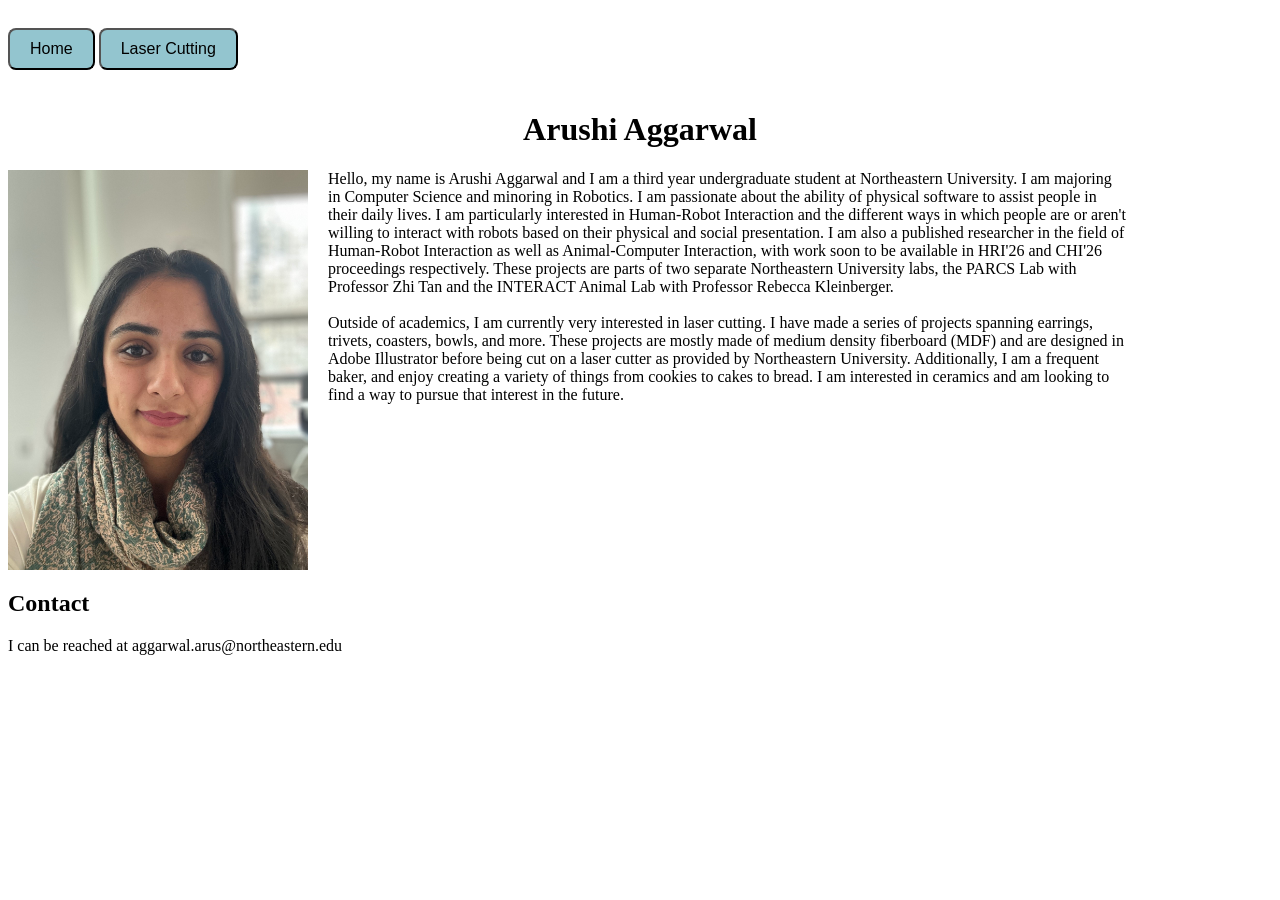
==== index.html @ 3f955f13 "Added website pages" ====
<!doctype html>
<html lang="en">
  <head>
    <meta charset="UTF-8" />
    <meta name="viewport" content="width=device-width, initial-scale=1.0" />
    <title>Arushi Aggarawl Personal Website</title>
    <link rel="stylesheet" href="style.css" />
  </head>
  <body>
    <button id="HomeButton" class="nav-button">Home</button>
    <script>
      const HomeButton = document.getElementById("HomeButton");
      HomeButton.addEventListener("click", function () {
        window.location.href = "index.html";
      });
    </script>

    <button id="laserCuttingButton" class="nav-button">Laser Cutting</button>
    <script>
      const laserCuttingButton = document.getElementById("laserCuttingButton");
      laserCuttingButton.addEventListener("click", function () {
        window.location.href = "laser.html";
      });
    </script>
    <h1>Arushi Aggarwal</h1>

    <div class="container">
      <img src="./Headshot.jpeg" width="300" />
      <p>
        Hello, my name is Arushi Aggarwal and I am a third year undergraduate
        student at Northeastern University. I am majoring in Computer Science
        and minoring in Robotics. I am passionate about the ability of physical
        software to assist people in their daily lives. I am particularly
        interested in Human-Robot Interaction and the different ways in which
        people are or aren't willing to interact with robots based on their
        physical and social presentation. I am also a published researcher in
        the field of Human-Robot Interaction as well as Animal-Computer
        Interaction, with work soon to be available in HRI'26 and CHI'26
        proceedings respectively. These projects are parts of two separate
        Northeastern University labs, the PARCS Lab with Professor Zhi Tan and
        the INTERACT Animal Lab with Professor Rebecca Kleinberger.

        <br />
        <br />

        Outside of academics, I am currently very interested in laser cutting. I
        have made a series of projects spanning earrings, trivets, coasters,
        bowls, and more. These projects are mostly made of medium density
        fiberboard (MDF) and are designed in Adobe Illustrator before being cut
        on a laser cutter as provided by Northeastern University. Additionally,
        I am a frequent baker, and enjoy creating a variety of things from
        cookies to cakes to bread. I am interested in ceramics and am looking to
        find a way to pursue that interest in the future.
      </p>
    </div>

    <h2>Contact</h2>
    <p>I can be reached at aggarwal.arus@northeastern.edu</p>
  </body>
</html>
---- style.css ----
h1 {
  text-align: center;
}

p {
  width: 800px;
  margin: 0;
}

.container {
  display: flex;
  gap: 20px;
}

.nav-button {
  margin: 20px 0;
  padding: 10px 20px;
  font-size: 16px;
  cursor: pointer;
  background-color: #93c5cf;
  border-radius: 8px;
}
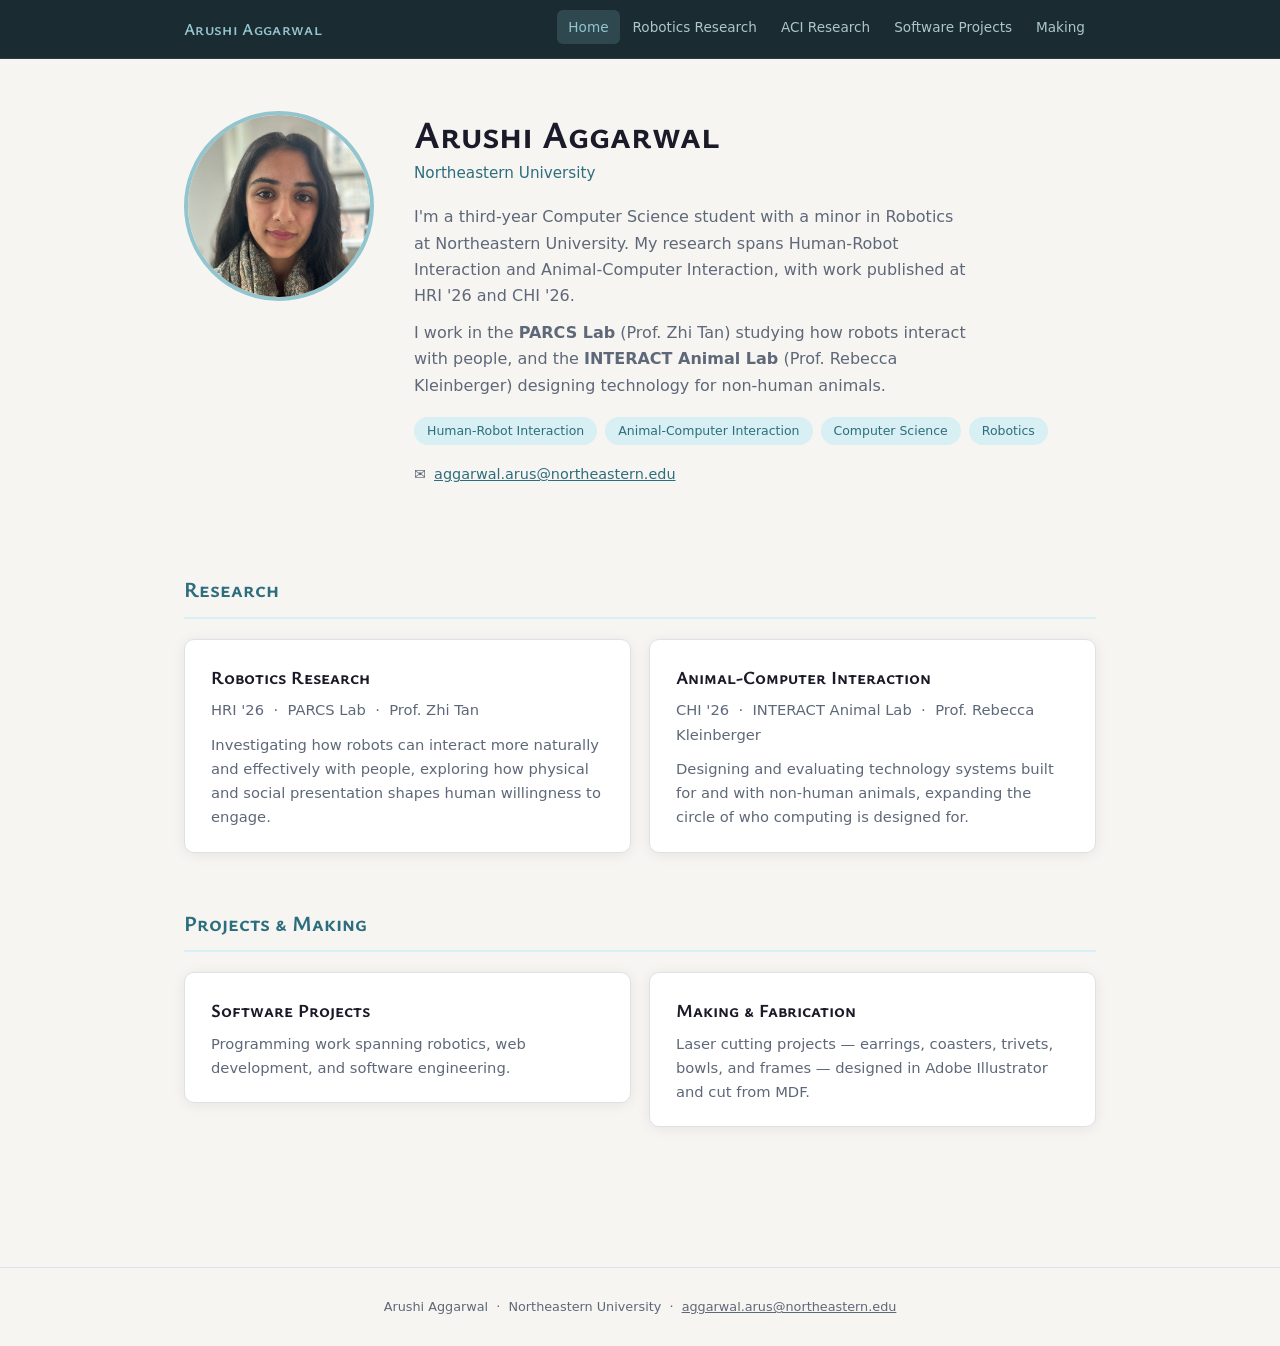
==== commit 7696f4e5: "styling edits and outlines of new pages" ====
--- a/index.html
+++ b/index.html
@@ -3,58 +3,125 @@
   <head>
     <meta charset="UTF-8" />
     <meta name="viewport" content="width=device-width, initial-scale=1.0" />
-    <title>Arushi Aggarawl Personal Website</title>
+    <title>Arushi Aggarwal</title>
     <link rel="stylesheet" href="style.css" />
+    <link rel="preconnect" href="https://fonts.googleapis.com" />
+    <link rel="preconnect" href="https://fonts.gstatic.com" crossorigin />
+    <link
+      href="https://fonts.googleapis.com/css2?family=Ysabeau+SC:wght@400;500;600;700&display=swap"
+      rel="stylesheet"
+    />
   </head>
   <body>
-    <button id="HomeButton" class="nav-button">Home</button>
-    <script>
-      const HomeButton = document.getElementById("HomeButton");
-      HomeButton.addEventListener("click", function () {
-        window.location.href = "index.html";
-      });
-    </script>
+    <nav class="navbar">
+      <div class="nav-inner">
+        <a href="index.html" class="nav-brand">Arushi Aggarwal</a>
+        <ul class="nav-links">
+          <li><a href="index.html" class="active">Home</a></li>
+          <li><a href="robotics-research.html">Robotics Research</a></li>
+          <li><a href="aci-research.html">ACI Research</a></li>
+          <li><a href="projects.html">Software Projects</a></li>
+          <li><a href="laser.html">Making</a></li>
+        </ul>
+      </div>
+    </nav>
 
-    <button id="laserCuttingButton" class="nav-button">Laser Cutting</button>
-    <script>
-      const laserCuttingButton = document.getElementById("laserCuttingButton");
-      laserCuttingButton.addEventListener("click", function () {
-        window.location.href = "laser.html";
-      });
-    </script>
-    <h1>Arushi Aggarwal</h1>
+    <div class="hero">
+      <img src="Headshot.jpeg" alt="Arushi Aggarwal" class="hero-photo" />
+      <div>
+        <h1 class="hero-name">Arushi Aggarwal</h1>
+        <p class="hero-role">Northeastern University</p>
+        <p class="hero-bio">
+          I'm a third-year Computer Science student with a minor in Robotics at
+          Northeastern University. My research spans Human-Robot Interaction and
+          Animal-Computer Interaction, with work published at HRI&nbsp;'26 and
+          CHI&nbsp;'26.
+        </p>
+        <p class="hero-bio">
+          I work in the <strong>PARCS Lab</strong> (Prof. Zhi Tan) studying how
+          robots interact with people, and the
+          <strong>INTERACT Animal Lab</strong> (Prof. Rebecca Kleinberger)
+          designing technology for non-human animals.
+        </p>
+        <div class="tags">
+          <span class="tag">Human-Robot Interaction</span>
+          <span class="tag">Animal-Computer Interaction</span>
+          <span class="tag">Computer Science</span>
+          <span class="tag">Robotics</span>
+        </div>
+        <div class="contact-row">
+          <span>✉</span>
+          <a href="mailto:aggarwal.arus@northeastern.edu"
+            >aggarwal.arus@northeastern.edu</a
+          >
+        </div>
+      </div>
+    </div>
 
     <div class="container">
-      <img src="./Headshot.jpeg" width="300" />
-      <p>
-        Hello, my name is Arushi Aggarwal and I am a third year undergraduate
-        student at Northeastern University. I am majoring in Computer Science
-        and minoring in Robotics. I am passionate about the ability of physical
-        software to assist people in their daily lives. I am particularly
-        interested in Human-Robot Interaction and the different ways in which
-        people are or aren't willing to interact with robots based on their
-        physical and social presentation. I am also a published researcher in
-        the field of Human-Robot Interaction as well as Animal-Computer
-        Interaction, with work soon to be available in HRI'26 and CHI'26
-        proceedings respectively. These projects are parts of two separate
-        Northeastern University labs, the PARCS Lab with Professor Zhi Tan and
-        the INTERACT Animal Lab with Professor Rebecca Kleinberger.
+      <section class="section">
+        <h2 class="section-title">Research</h2>
+        <div class="grid-2">
+          <a href="robotics-research.html" class="card-link">
+            <div class="card">
+              <h3>Robotics Research</h3>
+              <p class="card-meta">
+                HRI '26 &nbsp;·&nbsp; PARCS Lab &nbsp;·&nbsp; Prof. Zhi Tan
+              </p>
+              <p>
+                Investigating how robots can interact more naturally and
+                effectively with people, exploring how physical and social
+                presentation shapes human willingness to engage.
+              </p>
+            </div>
+          </a>
+          <a href="aci-research.html" class="card-link">
+            <div class="card">
+              <h3>Animal-Computer Interaction</h3>
+              <p class="card-meta">
+                CHI '26 &nbsp;·&nbsp; INTERACT Animal Lab &nbsp;·&nbsp; Prof.
+                Rebecca Kleinberger
+              </p>
+              <p>
+                Designing and evaluating technology systems built for and with
+                non-human animals, expanding the circle of who computing is
+                designed for.
+              </p>
+            </div>
+          </a>
+        </div>
+      </section>
 
-        <br />
-        <br />
-
-        Outside of academics, I am currently very interested in laser cutting. I
-        have made a series of projects spanning earrings, trivets, coasters,
-        bowls, and more. These projects are mostly made of medium density
-        fiberboard (MDF) and are designed in Adobe Illustrator before being cut
-        on a laser cutter as provided by Northeastern University. Additionally,
-        I am a frequent baker, and enjoy creating a variety of things from
-        cookies to cakes to bread. I am interested in ceramics and am looking to
-        find a way to pursue that interest in the future.
-      </p>
+      <section class="section">
+        <h2 class="section-title">Projects & Making</h2>
+        <div class="grid-2">
+          <a href="projects.html" class="card-link">
+            <div class="card">
+              <h3>Software Projects</h3>
+              <p>
+                Programming work spanning robotics, web development, and
+                software engineering.
+              </p>
+            </div>
+          </a>
+          <a href="laser.html" class="card-link">
+            <div class="card">
+              <h3>Making & Fabrication</h3>
+              <p>
+                Laser cutting projects — earrings, coasters, trivets, bowls, and
+                frames — designed in Adobe Illustrator and cut from MDF.
+              </p>
+            </div>
+          </a>
+        </div>
+      </section>
     </div>
 
-    <h2>Contact</h2>
-    <p>I can be reached at aggarwal.arus@northeastern.edu</p>
+    <footer>
+      Arushi Aggarwal &nbsp;·&nbsp; Northeastern University &nbsp;·&nbsp;
+      <a href="mailto:aggarwal.arus@northeastern.edu"
+        >aggarwal.arus@northeastern.edu</a
+      >
+    </footer>
   </body>
 </html>
--- a/style.css
+++ b/style.css
@@ -1,22 +1,464 @@
-h1 {
+/* ── Reset ─────────────────────────────────────────────── */
+*,
+*::before,
+*::after {
+  box-sizing: border-box;
+  margin: 0;
+  padding: 0;
+}
+
+/* ── Design tokens ─────────────────────────────────────── */
+:root {
+  --bg: #f7f5f2;
+  --surface: #ffffff;
+  --primary: #2d6e7e;
+  --primary-dark: #1e5060;
+  --accent: #93c5cf;
+  --accent-light: #d8eff3;
+  --text: #1a1a28;
+  --text-muted: #5e6878;
+  --border: #dde2e8;
+  --nav-bg: #1a2c32;
+  --nav-text: #cce8ed;
+  --shadow: 0 2px 14px rgba(0, 0, 0, 0.07);
+  --shadow-lg: 0 6px 24px rgba(0, 0, 0, 0.11);
+  --radius: 10px;
+  --max-w: 960px;
+}
+
+/* ── Base ──────────────────────────────────────────────── */
+body {
+  font-family:
+    system-ui,
+    -apple-system,
+    "Segoe UI",
+    Roboto,
+    sans-serif;
+  background: var(--bg);
+  color: var(--text);
+  line-height: 1.65;
+  font-size: 16px;
+}
+
+a {
+  color: var(--primary);
+}
+a:hover {
+  text-decoration: underline;
+}
+
+ul {
+  padding-left: 1.4em;
+}
+li {
+  margin-bottom: 4px;
+}
+
+/* ── Navigation ────────────────────────────────────────── */
+.navbar {
+  background: var(--nav-bg);
+  position: sticky;
+  top: 0;
+  z-index: 100;
+  border-bottom: 1px solid rgba(255, 255, 255, 0.07);
+}
+
+.nav-inner {
+  max-width: var(--max-w);
+  margin: 0 auto;
+  padding: 0 24px;
+  display: flex;
+  align-items: center;
+  justify-content: space-between;
+  height: 58px;
+}
+
+.nav-brand {
+  font-family: "Ysabeau SC", serif;
+  font-size: 1.05rem;
+  font-weight: 600;
+  color: var(--accent);
+  text-decoration: none;
+  letter-spacing: 0.02em;
+  white-space: nowrap;
+}
+.nav-brand:hover {
+  text-decoration: none;
+  color: #fff;
+}
+
+.nav-links {
+  list-style: none;
+  display: flex;
+  flex-wrap: wrap;
+  gap: 2px;
+}
+
+.nav-links a {
+  display: block;
+  color: var(--nav-text);
+  text-decoration: none;
+  padding: 6px 11px;
+  border-radius: 6px;
+  font-size: 0.85rem;
+  opacity: 0.82;
+  transition:
+    background 0.16s,
+    color 0.16s,
+    opacity 0.16s;
+}
+
+.nav-links a:hover,
+.nav-links a.active {
+  background: rgba(147, 197, 207, 0.18);
+  color: var(--accent);
+  opacity: 1;
+  text-decoration: none;
+}
+
+/* ── Layout helpers ────────────────────────────────────── */
+.container {
+  max-width: var(--max-w);
+  margin: 0 auto;
+  padding: 48px 24px;
+}
+
+.section {
+  margin-bottom: 52px;
+}
+
+.section-title {
+  font-family: "Ysabeau SC", serif;
+  font-size: 1.35rem;
+  color: var(--primary);
+  margin-bottom: 20px;
+  padding-bottom: 10px;
+  border-bottom: 2px solid var(--accent-light);
+}
+
+/* ── Hero (index) ──────────────────────────────────────── */
+.hero {
+  max-width: var(--max-w);
+  margin: 0 auto;
+  padding: 52px 24px 36px;
+  display: grid;
+  grid-template-columns: 190px 1fr;
+  gap: 40px;
+  align-items: start;
+}
+
+.hero-photo {
+  width: 190px;
+  height: 190px;
+  border-radius: 50%;
+  object-fit: cover;
+  border: 4px solid var(--accent);
+}
+
+.hero-name {
+  font-family: "Ysabeau SC", serif;
+  font-size: 2.4rem;
+  color: var(--text);
+  margin-bottom: 4px;
+  line-height: 1.2;
+}
+
+.hero-role {
+  font-size: 0.95rem;
+  color: var(--primary);
+  font-weight: 500;
+  margin-bottom: 18px;
+}
+
+.hero-bio {
+  color: var(--text-muted);
+  max-width: 560px;
+  margin-bottom: 10px;
+}
+
+/* ── Tags ──────────────────────────────────────────────── */
+.tags {
+  display: flex;
+  flex-wrap: wrap;
+  gap: 8px;
+  margin-top: 18px;
+}
+.tag {
+  background: var(--accent-light);
+  color: var(--primary);
+  padding: 4px 13px;
+  border-radius: 20px;
+  font-size: 0.78rem;
+  font-weight: 500;
+}
+
+/* ── Cards ─────────────────────────────────────────────── */
+.card {
+  background: var(--surface);
+  border-radius: var(--radius);
+  padding: 22px 26px;
+  border: 1px solid var(--border);
+  box-shadow: var(--shadow);
+  transition:
+    box-shadow 0.2s,
+    transform 0.2s;
+}
+.card:hover {
+  box-shadow: var(--shadow-lg);
+  transform: translateY(-2px);
+}
+
+.card-link {
+  text-decoration: none;
+  color: inherit;
+  display: block;
+}
+.card-link:hover {
+  text-decoration: none;
+}
+.card-link .card {
+  cursor: pointer;
+}
+
+.card h3 {
+  font-family: "Ysabeau SC", serif;
+  font-size: 1.15rem;
+  color: var(--text);
+  margin-bottom: 6px;
+}
+
+.card-meta {
+  font-size: 0.82rem;
+  color: var(--text-muted);
+  margin-bottom: 10px;
+}
+
+.card p {
+  color: var(--text-muted);
+  font-size: 0.92rem;
+}
+
+/* ── Grid ──────────────────────────────────────────────── */
+.grid-2 {
+  display: grid;
+  grid-template-columns: repeat(auto-fill, minmax(380px, 1fr));
+  gap: 18px;
+}
+.grid-3 {
+  display: grid;
+  grid-template-columns: repeat(auto-fill, minmax(260px, 1fr));
+  gap: 18px;
+}
+
+/* ── Publication card ──────────────────────────────────── */
+.pub-card {
+  background: var(--surface);
+  border-left: 4px solid var(--primary);
+  border-radius: 0 var(--radius) var(--radius) 0;
+  padding: 18px 22px;
+  border-top: 1px solid var(--border);
+  border-right: 1px solid var(--border);
+  border-bottom: 1px solid var(--border);
+  box-shadow: var(--shadow);
+}
+
+.pub-venue {
+  display: inline-block;
+  background: var(--accent-light);
+  color: var(--primary);
+  font-size: 0.74rem;
+  font-weight: 700;
+  padding: 2px 9px;
+  border-radius: 4px;
+  margin-bottom: 8px;
+  text-transform: uppercase;
+  letter-spacing: 0.06em;
+}
+
+.pub-title {
+  font-size: 0.98rem;
+  font-weight: 600;
+  margin-bottom: 6px;
+  line-height: 1.4;
+}
+
+.pub-authors {
+  font-size: 0.85rem;
+  color: var(--text-muted);
+}
+
+/* ── Page header (inner pages) ─────────────────────────── */
+.page-header {
+  max-width: var(--max-w);
+  margin: 0 auto;
+  padding: 44px 24px 0;
+}
+
+.page-header h1 {
+  font-family: "Ysabeau SC", serif;
+  font-size: 2rem;
+  color: var(--primary);
+  margin-bottom: 6px;
+}
+
+.page-header .page-sub {
+  color: var(--text-muted);
+  font-size: 0.95rem;
+}
+
+/* ── Research detail layout ────────────────────────────── */
+.research-intro {
+  display: grid;
+  grid-template-columns: 1fr 260px;
+  gap: 32px;
+  align-items: start;
+  margin-bottom: 40px;
+}
+
+.lab-card {
+  background: var(--accent-light);
+  border-radius: var(--radius);
+  padding: 20px 22px;
+  font-size: 0.9rem;
+}
+
+.lab-card h4 {
+  font-family: "Ysabeau SC", serif;
+  font-size: 1rem;
+  color: var(--primary);
+  margin-bottom: 10px;
+}
+
+.lab-card p {
+  color: var(--text-muted);
+  margin-bottom: 6px;
+}
+
+/* ── Making / project figure ───────────────────────────── */
+.project-figure {
+  display: flex;
+  gap: 28px;
+  align-items: flex-start;
+  background: var(--surface);
+  border: 1px solid var(--border);
+  border-radius: var(--radius);
+  padding: 24px;
+  box-shadow: var(--shadow);
+  margin-bottom: 20px;
+}
+
+.project-figure img {
+  width: 260px;
+  height: 200px;
+  object-fit: cover;
+  border-radius: 8px;
+  flex-shrink: 0;
+}
+
+.project-figure-body h3 {
+  font-family: "Ysabeau SC", serif;
+  font-size: 1.2rem;
+  margin-bottom: 10px;
+  color: var(--text);
+}
+
+.project-figure-body p {
+  color: var(--text-muted);
+}
+
+/* ── Buttons ───────────────────────────────────────────── */
+.btn {
+  display: inline-block;
+  background: var(--primary);
+  color: #fff;
+  padding: 8px 18px;
+  border-radius: 6px;
+  text-decoration: none;
+  font-size: 0.875rem;
+  font-weight: 500;
+  transition: background 0.16s;
+  margin-top: 14px;
+  margin-right: 8px;
+}
+.btn:hover {
+  background: var(--primary-dark);
+  text-decoration: none;
+  color: #fff;
+}
+
+.btn-ghost {
+  background: transparent;
+  color: var(--primary);
+  border: 1.5px solid var(--primary);
+}
+.btn-ghost:hover {
+  background: var(--accent-light);
+  color: var(--primary);
+}
+
+/* ── Contact row ───────────────────────────────────────── */
+.contact-row {
+  display: flex;
+  align-items: center;
+  gap: 8px;
+  color: var(--text-muted);
+  font-size: 0.9rem;
+  margin-top: 18px;
+}
+
+/* ── Footer ────────────────────────────────────────────── */
+footer {
   text-align: center;
-}
-
-p {
-  width: 800px;
-  margin: 0;
-}
-
-.container {
-  display: flex;
-  gap: 20px;
-}
-
-.nav-button {
-  margin: 20px 0;
-  padding: 10px 20px;
-  font-size: 16px;
-  cursor: pointer;
-  background-color: #93c5cf;
-  border-radius: 8px;
-}
+  padding: 28px 24px;
+  color: var(--text-muted);
+  font-size: 0.8rem;
+  border-top: 1px solid var(--border);
+  margin-top: 40px;
+}
+footer a {
+  color: var(--text-muted);
+}
+
+/* ── Responsive ────────────────────────────────────────── */
+@media (max-width: 660px) {
+  .hero {
+    grid-template-columns: 1fr;
+    text-align: center;
+    padding: 36px 20px 28px;
+  }
+  .hero-photo {
+    margin: 0 auto;
+  }
+  .hero-bio {
+    max-width: 100%;
+  }
+  .tags {
+    justify-content: center;
+  }
+  .contact-row {
+    justify-content: center;
+  }
+
+  .research-intro {
+    grid-template-columns: 1fr;
+  }
+
+  .project-figure {
+    flex-direction: column;
+    align-items: stretch;
+  }
+  .project-figure img {
+    width: 100%;
+    height: auto;
+    max-height: 240px;
+  }
+
+  .nav-links a {
+    padding: 5px 7px;
+    font-size: 0.78rem;
+  }
+  .grid-2,
+  .grid-3 {
+    grid-template-columns: 1fr;
+  }
+}
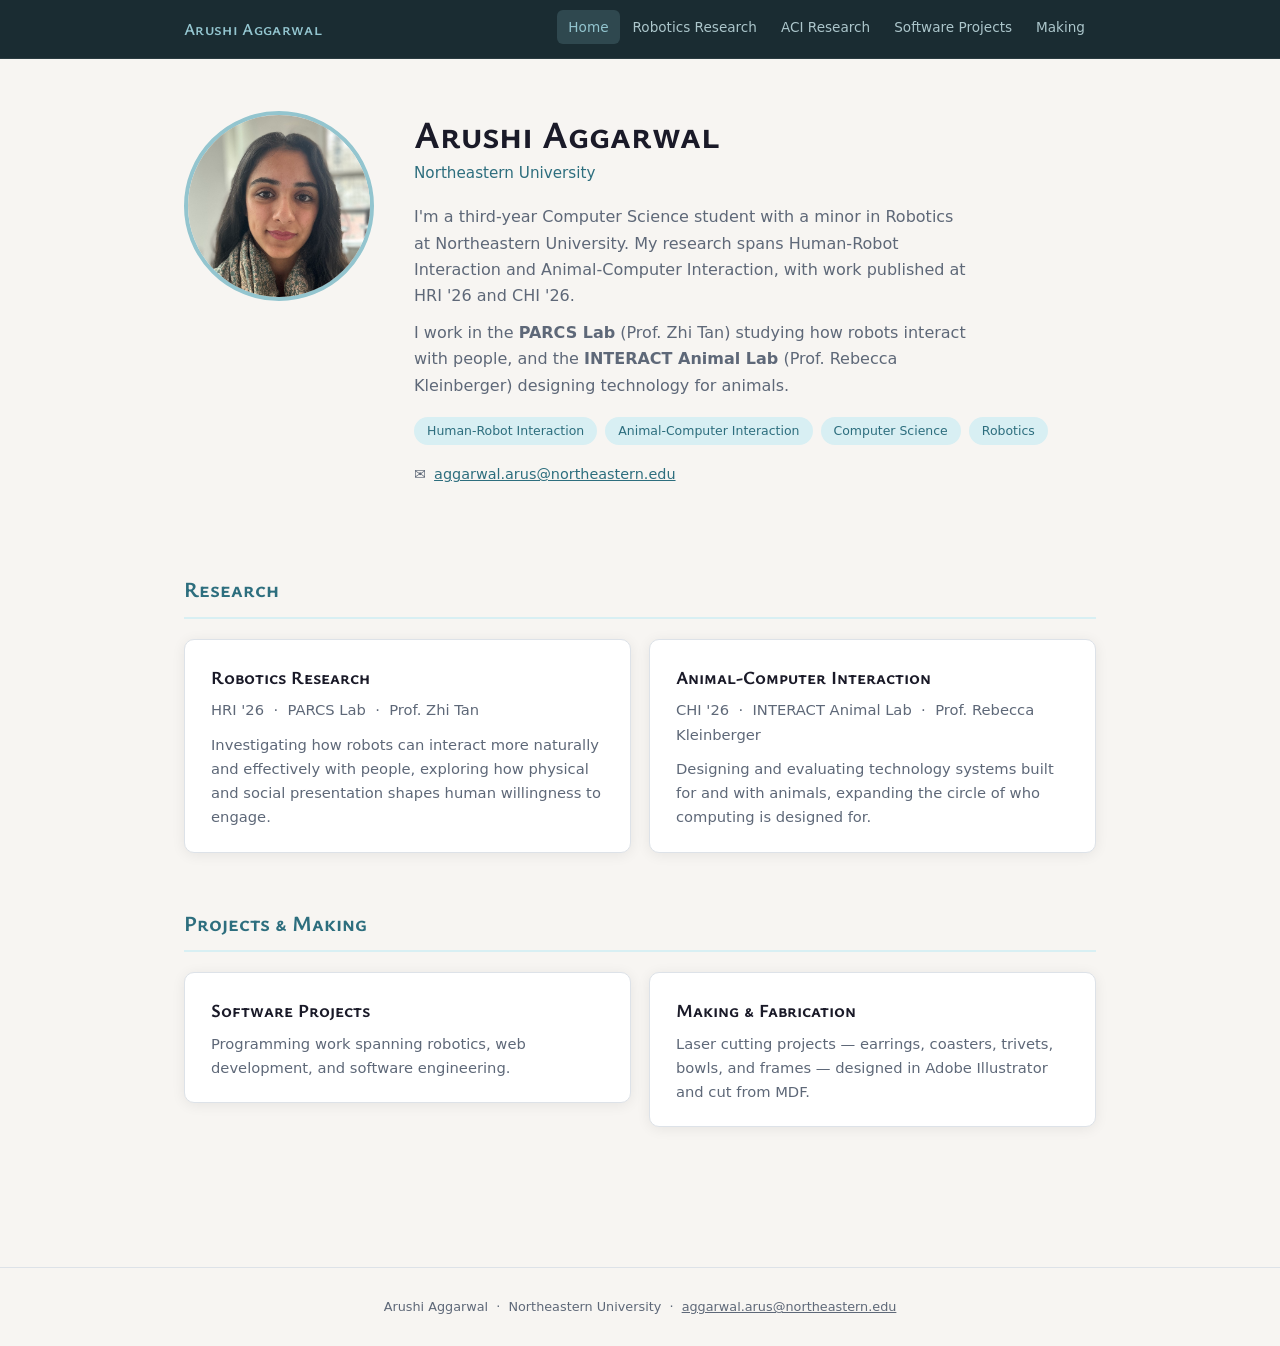
==== commit ad4eda80: "animal fixes" ====
--- a/index.html
+++ b/index.html
@@ -41,7 +41,7 @@
           I work in the <strong>PARCS Lab</strong> (Prof. Zhi Tan) studying how
           robots interact with people, and the
           <strong>INTERACT Animal Lab</strong> (Prof. Rebecca Kleinberger)
-          designing technology for non-human animals.
+          designing technology for animals.
         </p>
         <div class="tags">
           <span class="tag">Human-Robot Interaction</span>
@@ -84,8 +84,7 @@
               </p>
               <p>
                 Designing and evaluating technology systems built for and with
-                non-human animals, expanding the circle of who computing is
-                designed for.
+                animals, expanding the circle of who computing is designed for.
               </p>
             </div>
           </a>
